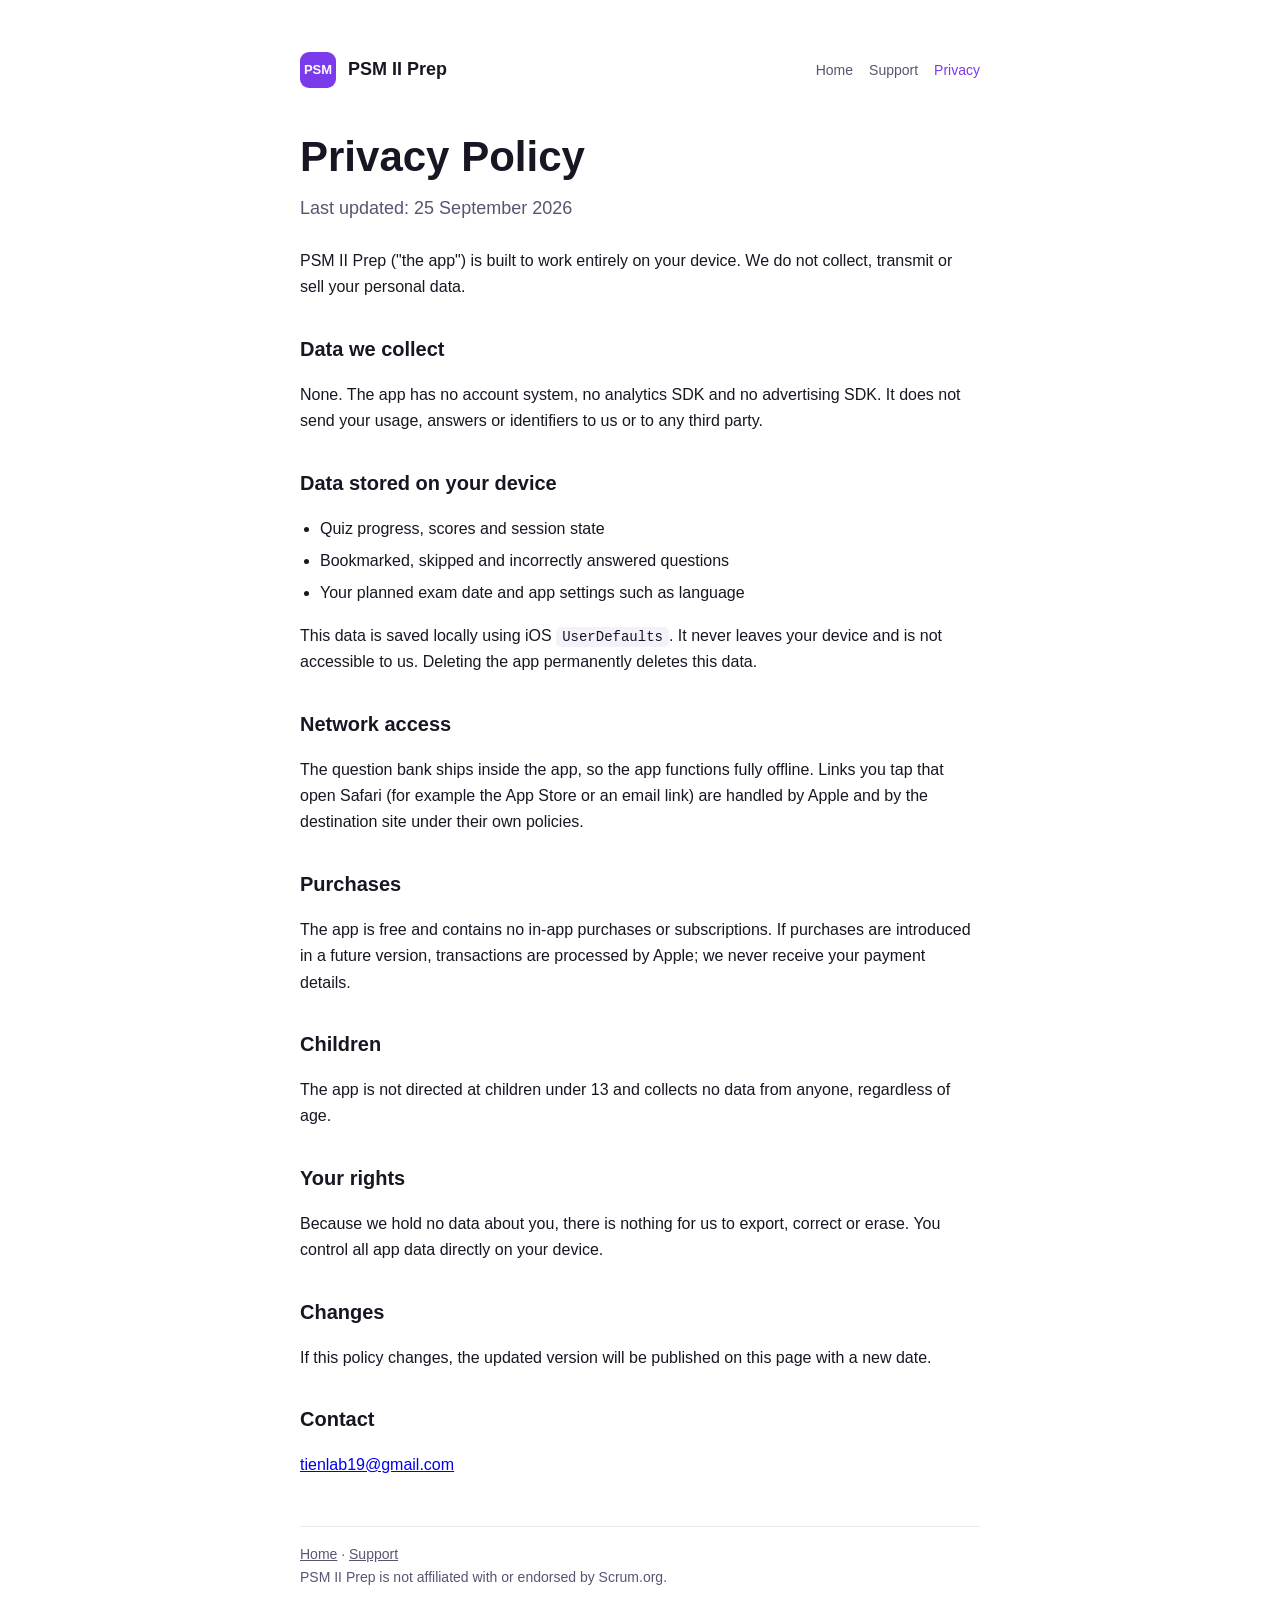
==== privacy.html @ cbecf3bd "Landing, support and privacy pages" ====
<!doctype html><html lang="en"><meta charset="utf-8">
<meta name="viewport" content="width=device-width,initial-scale=1">
<title>Privacy Policy — PSM II Prep</title>
<meta name="description" content="Privacy policy for the PSM II Prep iOS app.">
<link rel="stylesheet" href="style.css">
<div class="wrap">
<header><span class="logo">PSM</span><b>PSM II Prep</b>
<nav style="margin-left:auto"><a href="/">Home</a><a href="/support.html">Support</a><a href="/privacy.html" aria-current="page">Privacy</a></nav></header>

<h1>Privacy Policy</h1>
<p class="lead">Last updated: 25 September 2026</p>

<p>PSM II Prep ("the app") is built to work entirely on your device. We do not collect, transmit or sell your personal data.</p>

<h2>Data we collect</h2>
<p>None. The app has no account system, no analytics SDK and no advertising SDK. It does not send your usage, answers or identifiers to us or to any third party.</p>

<h2>Data stored on your device</h2>
<ul>
<li>Quiz progress, scores and session state</li>
<li>Bookmarked, skipped and incorrectly answered questions</li>
<li>Your planned exam date and app settings such as language</li>
</ul>
<p>This data is saved locally using iOS <code>UserDefaults</code>. It never leaves your device and is not accessible to us. Deleting the app permanently deletes this data.</p>

<h2>Network access</h2>
<p>The question bank ships inside the app, so the app functions fully offline. Links you tap that open Safari (for example the App Store or an email link) are handled by Apple and by the destination site under their own policies.</p>

<h2>Purchases</h2>
<p>The app is free and contains no in-app purchases or subscriptions. If purchases are introduced in a future version, transactions are processed by Apple; we never receive your payment details.</p>

<h2>Children</h2>
<p>The app is not directed at children under 13 and collects no data from anyone, regardless of age.</p>

<h2>Your rights</h2>
<p>Because we hold no data about you, there is nothing for us to export, correct or erase. You control all app data directly on your device.</p>

<h2>Changes</h2>
<p>If this policy changes, the updated version will be published on this page with a new date.</p>

<h2>Contact</h2>
<p><a href="mailto:tienlab19@gmail.com">tienlab19@gmail.com</a></p>

<footer><a href="/">Home</a> · <a href="/support.html">Support</a><br>PSM II Prep is not affiliated with or endorsed by Scrum.org.</footer>
</div></html>
---- style.css ----
:root { --p:#7C3AED; --t:#1a1523; --m:#5b5370; }
* { box-sizing:border-box }
body { margin:0; font:16px/1.65 -apple-system,BlinkMacSystemFont,"Segoe UI",Roboto,sans-serif; color:var(--t); background:#fff }
.wrap { max-width:720px; margin:0 auto; padding:32px 20px 80px }
header { display:flex; align-items:center; gap:12px; padding:20px 0 }
header b { font-size:18px }
nav a { color:var(--m); text-decoration:none; margin-left:16px; font-size:14px }
nav a:hover, nav a[aria-current] { color:var(--p) }
.logo { width:36px; height:36px; border-radius:9px; background:var(--p); color:#fff; display:grid; place-items:center; font-weight:700; font-size:13px }
h1 { font-size:clamp(28px,5vw,42px); line-height:1.2; margin:24px 0 12px }
h2 { font-size:20px; margin:32px 0 8px }
.lead { font-size:18px; color:var(--m); margin:0 0 24px }
.btn { display:inline-block; background:var(--p); color:#fff; text-decoration:none; padding:12px 22px; border-radius:10px; font-weight:600 }
ul { padding-left:20px } li { margin:6px 0 }
.grid { display:grid; gap:16px; grid-template-columns:repeat(auto-fit,minmax(200px,1fr)); margin:28px 0 }
.card { border:1px solid #eae7f0; border-radius:12px; padding:16px }
.card b { display:block; margin-bottom:4px }
footer { border-top:1px solid #eae7f0; margin-top:48px; padding-top:16px; color:var(--m); font-size:14px }
footer a { color:var(--m) }
code { background:#f4f1fa; padding:2px 6px; border-radius:5px; font-size:14px }
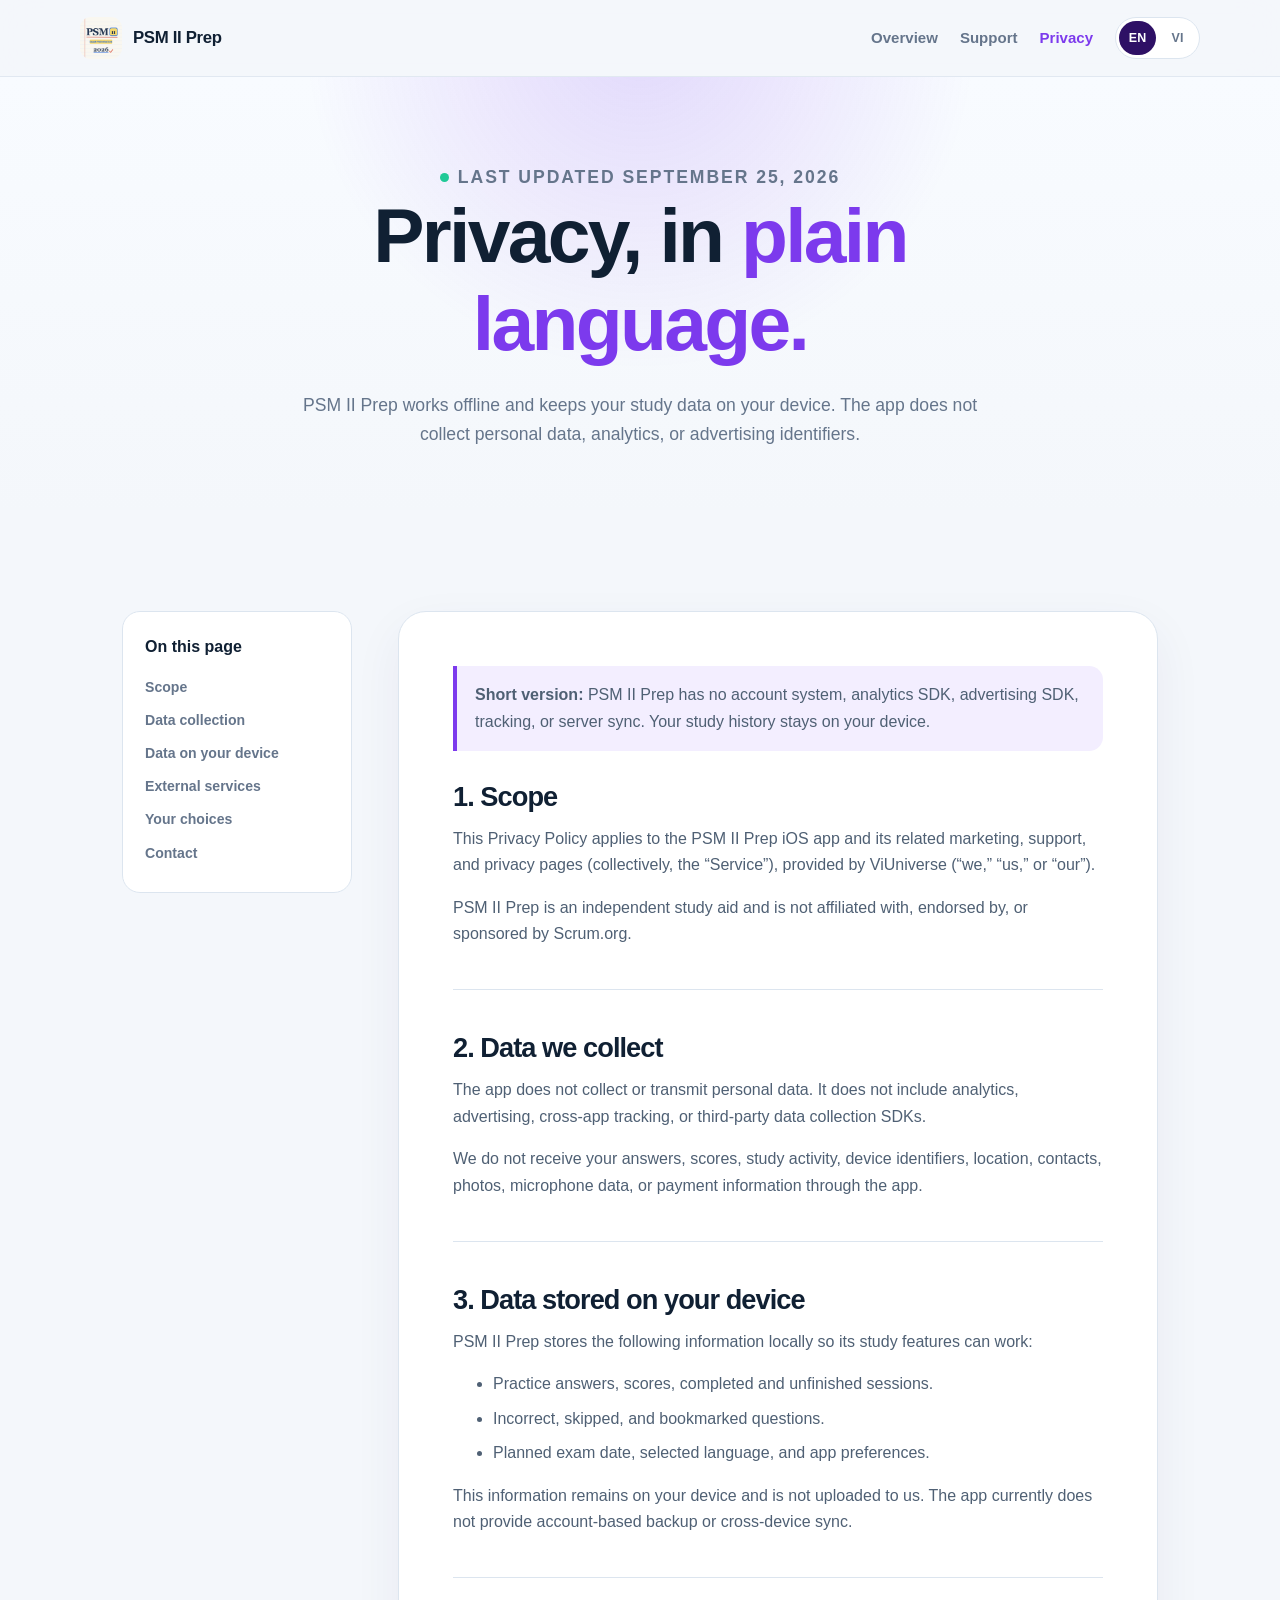
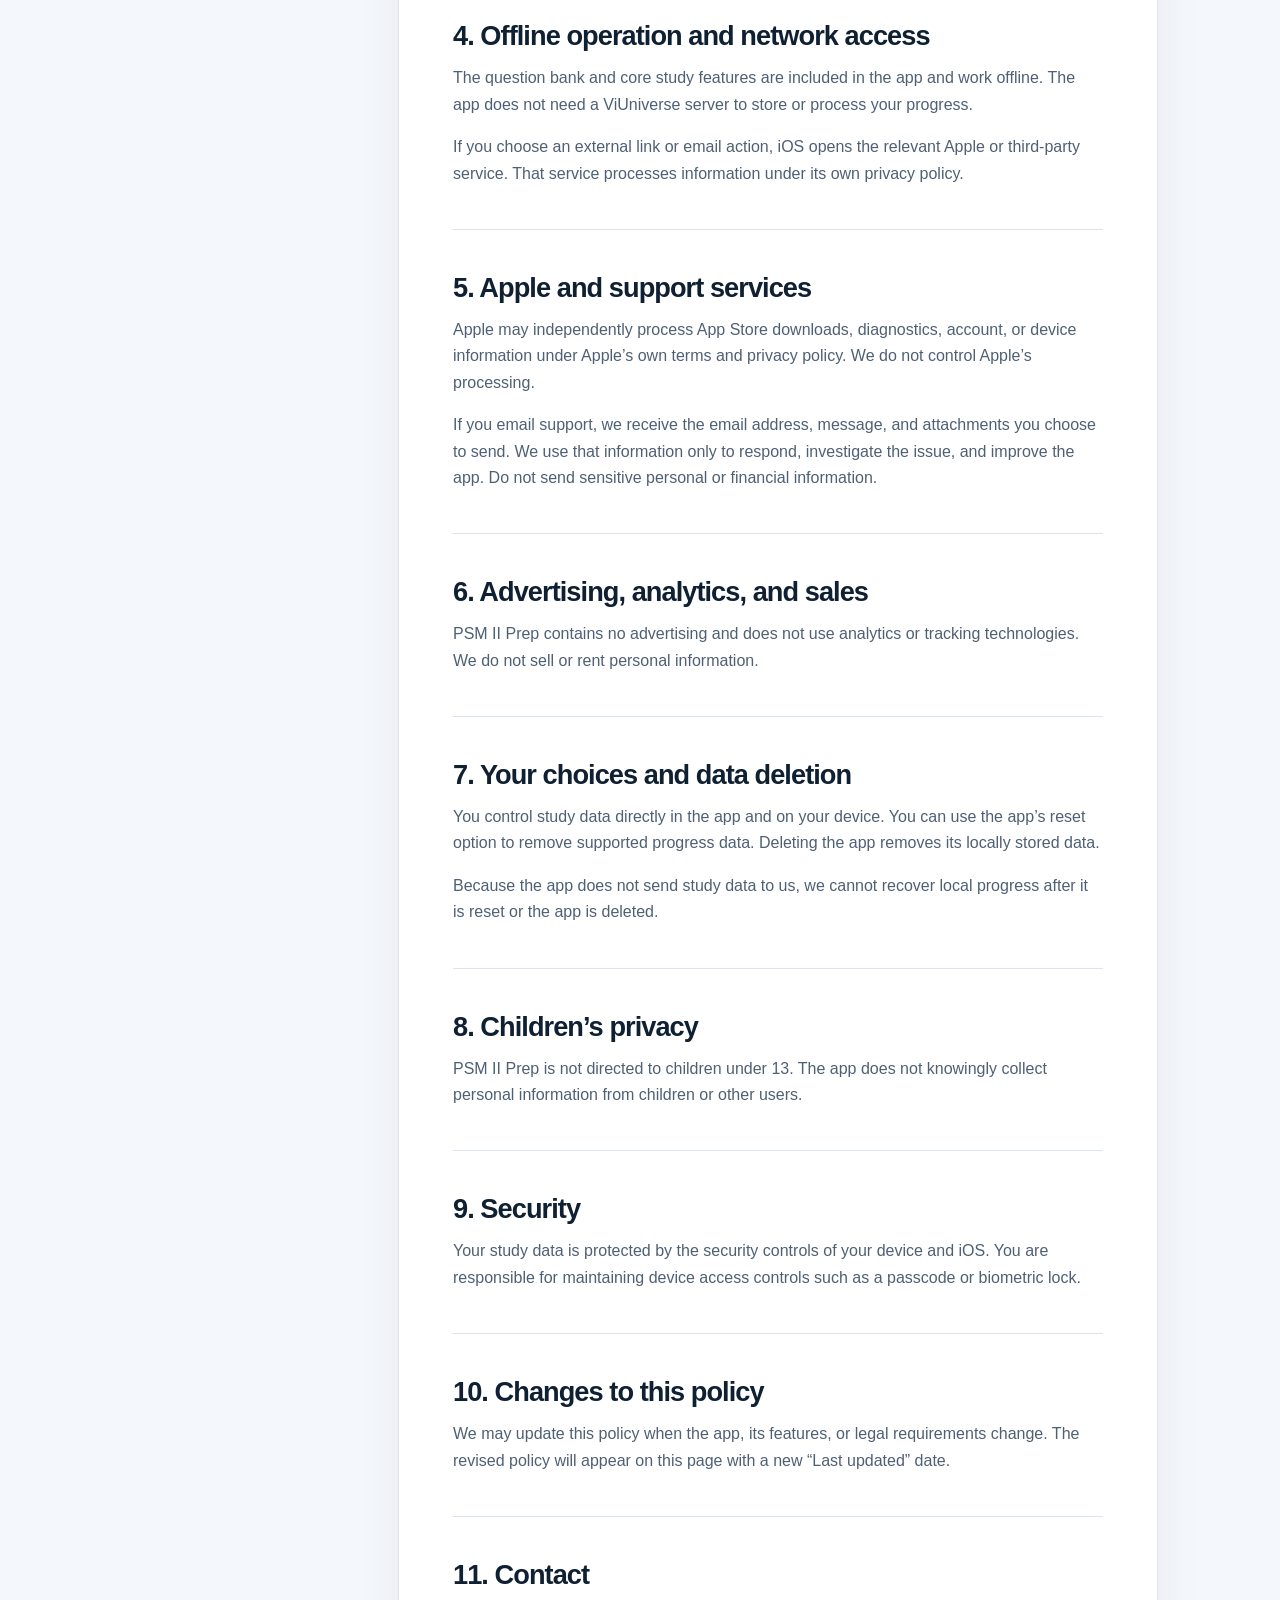
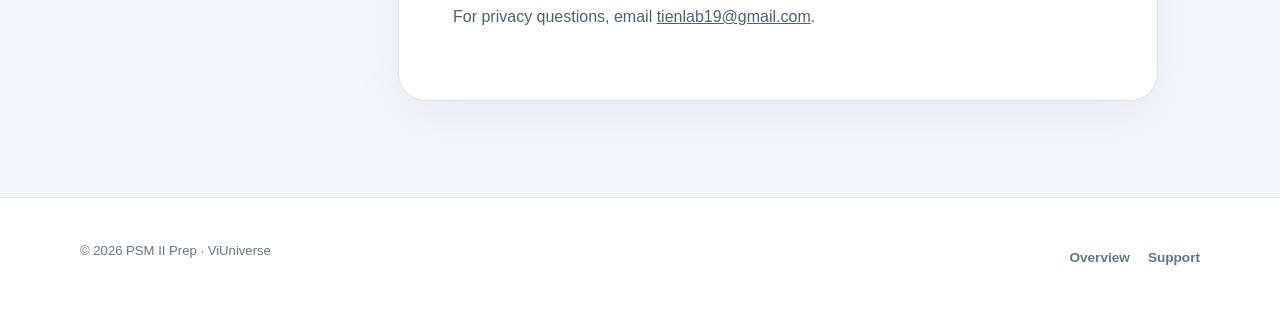
==== commit 421a062f: "Redesign PSM II Prep landing pages" ====
--- a/privacy.html
+++ b/privacy.html
@@ -1,45 +1,218 @@
-<!doctype html><html lang="en"><meta charset="utf-8">
-<meta name="viewport" content="width=device-width,initial-scale=1">
-<title>Privacy Policy — PSM II Prep</title>
-<meta name="description" content="Privacy policy for the PSM II Prep iOS app.">
-<link rel="stylesheet" href="style.css">
-<div class="wrap">
-<header><span class="logo">PSM</span><b>PSM II Prep</b>
-<nav style="margin-left:auto"><a href="/">Home</a><a href="/support.html">Support</a><a href="/privacy.html" aria-current="page">Privacy</a></nav></header>
-
-<h1>Privacy Policy</h1>
-<p class="lead">Last updated: 25 September 2026</p>
-
-<p>PSM II Prep ("the app") is built to work entirely on your device. We do not collect, transmit or sell your personal data.</p>
-
-<h2>Data we collect</h2>
-<p>None. The app has no account system, no analytics SDK and no advertising SDK. It does not send your usage, answers or identifiers to us or to any third party.</p>
-
-<h2>Data stored on your device</h2>
-<ul>
-<li>Quiz progress, scores and session state</li>
-<li>Bookmarked, skipped and incorrectly answered questions</li>
-<li>Your planned exam date and app settings such as language</li>
-</ul>
-<p>This data is saved locally using iOS <code>UserDefaults</code>. It never leaves your device and is not accessible to us. Deleting the app permanently deletes this data.</p>
-
-<h2>Network access</h2>
-<p>The question bank ships inside the app, so the app functions fully offline. Links you tap that open Safari (for example the App Store or an email link) are handled by Apple and by the destination site under their own policies.</p>
-
-<h2>Purchases</h2>
-<p>The app is free and contains no in-app purchases or subscriptions. If purchases are introduced in a future version, transactions are processed by Apple; we never receive your payment details.</p>
-
-<h2>Children</h2>
-<p>The app is not directed at children under 13 and collects no data from anyone, regardless of age.</p>
-
-<h2>Your rights</h2>
-<p>Because we hold no data about you, there is nothing for us to export, correct or erase. You control all app data directly on your device.</p>
-
-<h2>Changes</h2>
-<p>If this policy changes, the updated version will be published on this page with a new date.</p>
-
-<h2>Contact</h2>
-<p><a href="mailto:tienlab19@gmail.com">tienlab19@gmail.com</a></p>
-
-<footer><a href="/">Home</a> · <a href="/support.html">Support</a><br>PSM II Prep is not affiliated with or endorsed by Scrum.org.</footer>
-</div></html>
+<!doctype html>
+<html lang="en">
+<head>
+  <meta charset="utf-8">
+  <meta name="viewport" content="width=device-width, initial-scale=1">
+  <meta name="description" content="Privacy Policy for the PSM II Prep iOS app.">
+  <meta name="theme-color" content="#2e1065">
+  <title data-page-title-en="PSM II Prep Privacy Policy" data-page-title-vi="Chính sách quyền riêng tư PSM II Prep">PSM II Prep Privacy Policy</title>
+  <link rel="icon" href="assets/app-icon.png">
+  <link rel="canonical" href="https://tienlab19.github.io/psm2-site/privacy.html">
+  <link rel="stylesheet" href="assets/style.css?v=20260925">
+  <script src="assets/site.js" defer></script>
+</head>
+<body data-language="en">
+  <a class="skip-link" href="#main">Skip to content</a>
+  <header class="site-header">
+    <nav class="nav container" aria-label="Main navigation">
+      <a class="brand" href="index.html">
+        <img src="assets/app-icon.png" alt="" width="42" height="42">
+        <span>PSM II Prep</span>
+      </a>
+      <div class="nav-actions">
+        <div class="nav-links">
+          <a href="index.html"><span data-copy="en">Overview</span><span data-copy="vi">Tổng quan</span></a>
+          <a href="support.html"><span data-copy="en">Support</span><span data-copy="vi">Hỗ trợ</span></a>
+          <a href="privacy.html" aria-current="page"><span data-copy="en">Privacy</span><span data-copy="vi">Quyền riêng tư</span></a>
+        </div>
+        <div class="language-switcher" aria-label="Language">
+          <button type="button" data-language-button="en" aria-pressed="true">EN</button>
+          <button type="button" data-language-button="vi" aria-pressed="false">VI</button>
+        </div>
+      </div>
+    </nav>
+  </header>
+
+  <main id="main">
+    <section class="page-hero">
+      <div class="container">
+        <p class="eyebrow"><span data-copy="en">Last updated September 25, 2026</span><span data-copy="vi">Cập nhật lần cuối ngày 25 tháng 9 năm 2026</span></p>
+        <div data-copy="en">
+          <h1>Privacy, in <span>plain language.</span></h1>
+          <p>PSM II Prep works offline and keeps your study data on your device. The app does not collect personal data, analytics, or advertising identifiers.</p>
+        </div>
+        <div data-copy="vi">
+          <h1>Quyền riêng tư, <span>nói rõ ràng.</span></h1>
+          <p>PSM II Prep hoạt động ngoại tuyến và giữ dữ liệu học trên thiết bị. Ứng dụng không thu thập dữ liệu cá nhân, dữ liệu phân tích hay mã định danh quảng cáo.</p>
+        </div>
+      </div>
+    </section>
+
+    <section class="section">
+      <div class="legal-layout container">
+        <nav class="legal-toc" aria-label="Policy sections">
+          <strong><span data-copy="en">On this page</span><span data-copy="vi">Trong trang này</span></strong>
+          <a href="#scope" data-anchor-en="#scope" data-anchor-vi="#scope-vi"><span data-copy="en">Scope</span><span data-copy="vi">Phạm vi</span></a>
+          <a href="#collection" data-anchor-en="#collection" data-anchor-vi="#collection-vi"><span data-copy="en">Data collection</span><span data-copy="vi">Thu thập dữ liệu</span></a>
+          <a href="#local-data" data-anchor-en="#local-data" data-anchor-vi="#local-data-vi"><span data-copy="en">Data on your device</span><span data-copy="vi">Dữ liệu trên thiết bị</span></a>
+          <a href="#services" data-anchor-en="#services" data-anchor-vi="#services-vi"><span data-copy="en">External services</span><span data-copy="vi">Dịch vụ bên ngoài</span></a>
+          <a href="#choices" data-anchor-en="#choices" data-anchor-vi="#choices-vi"><span data-copy="en">Your choices</span><span data-copy="vi">Lựa chọn của bạn</span></a>
+          <a href="#contact" data-anchor-en="#contact" data-anchor-vi="#contact-vi"><span data-copy="en">Contact</span><span data-copy="vi">Liên hệ</span></a>
+        </nav>
+
+        <article class="legal-document">
+          <div data-copy="en">
+            <p class="notice"><strong>Short version:</strong> PSM II Prep has no account system, analytics SDK, advertising SDK, tracking, or server sync. Your study history stays on your device.</p>
+
+            <section id="scope">
+              <h2>1. Scope</h2>
+              <p>This Privacy Policy applies to the PSM II Prep iOS app and its related marketing, support, and privacy pages (collectively, the “Service”), provided by ViUniverse (“we,” “us,” or “our”).</p>
+              <p>PSM II Prep is an independent study aid and is not affiliated with, endorsed by, or sponsored by Scrum.org.</p>
+            </section>
+
+            <section id="collection">
+              <h2>2. Data we collect</h2>
+              <p>The app does not collect or transmit personal data. It does not include analytics, advertising, cross-app tracking, or third-party data collection SDKs.</p>
+              <p>We do not receive your answers, scores, study activity, device identifiers, location, contacts, photos, microphone data, or payment information through the app.</p>
+            </section>
+
+            <section id="local-data">
+              <h2>3. Data stored on your device</h2>
+              <p>PSM II Prep stores the following information locally so its study features can work:</p>
+              <ul>
+                <li>Practice answers, scores, completed and unfinished sessions.</li>
+                <li>Incorrect, skipped, and bookmarked questions.</li>
+                <li>Planned exam date, selected language, and app preferences.</li>
+              </ul>
+              <p>This information remains on your device and is not uploaded to us. The app currently does not provide account-based backup or cross-device sync.</p>
+            </section>
+
+            <section>
+              <h2>4. Offline operation and network access</h2>
+              <p>The question bank and core study features are included in the app and work offline. The app does not need a ViUniverse server to store or process your progress.</p>
+              <p>If you choose an external link or email action, iOS opens the relevant Apple or third-party service. That service processes information under its own privacy policy.</p>
+            </section>
+
+            <section id="services">
+              <h2>5. Apple and support services</h2>
+              <p>Apple may independently process App Store downloads, diagnostics, account, or device information under Apple’s own terms and privacy policy. We do not control Apple’s processing.</p>
+              <p>If you email support, we receive the email address, message, and attachments you choose to send. We use that information only to respond, investigate the issue, and improve the app. Do not send sensitive personal or financial information.</p>
+            </section>
+
+            <section>
+              <h2>6. Advertising, analytics, and sales</h2>
+              <p>PSM II Prep contains no advertising and does not use analytics or tracking technologies. We do not sell or rent personal information.</p>
+            </section>
+
+            <section id="choices">
+              <h2>7. Your choices and data deletion</h2>
+              <p>You control study data directly in the app and on your device. You can use the app’s reset option to remove supported progress data. Deleting the app removes its locally stored data.</p>
+              <p>Because the app does not send study data to us, we cannot recover local progress after it is reset or the app is deleted.</p>
+            </section>
+
+            <section>
+              <h2>8. Children’s privacy</h2>
+              <p>PSM II Prep is not directed to children under 13. The app does not knowingly collect personal information from children or other users.</p>
+            </section>
+
+            <section>
+              <h2>9. Security</h2>
+              <p>Your study data is protected by the security controls of your device and iOS. You are responsible for maintaining device access controls such as a passcode or biometric lock.</p>
+            </section>
+
+            <section>
+              <h2>10. Changes to this policy</h2>
+              <p>We may update this policy when the app, its features, or legal requirements change. The revised policy will appear on this page with a new “Last updated” date.</p>
+            </section>
+
+            <section id="contact">
+              <h2>11. Contact</h2>
+              <p>For privacy questions, email <a href="mailto:tienlab19@gmail.com?subject=PSM%20II%20Prep%20Privacy">tienlab19@gmail.com</a>.</p>
+            </section>
+          </div>
+
+          <div data-copy="vi">
+            <p class="notice"><strong>Tóm tắt:</strong> PSM II Prep không có hệ thống tài khoản, SDK phân tích, SDK quảng cáo, theo dõi hay đồng bộ máy chủ. Lịch sử học ở lại trên thiết bị của bạn.</p>
+
+            <section id="scope-vi">
+              <h2>1. Phạm vi</h2>
+              <p>Chính sách quyền riêng tư này áp dụng cho ứng dụng iOS PSM II Prep và các trang marketing, hỗ trợ, quyền riêng tư liên quan (gọi chung là “Dịch vụ”), do ViUniverse (“chúng tôi”) cung cấp.</p>
+              <p>PSM II Prep là công cụ học tập độc lập, không liên kết, không được chứng thực hoặc tài trợ bởi Scrum.org.</p>
+            </section>
+
+            <section id="collection-vi">
+              <h2>2. Dữ liệu chúng tôi thu thập</h2>
+              <p>Ứng dụng không thu thập hoặc truyền dữ liệu cá nhân. Ứng dụng không chứa công cụ phân tích, quảng cáo, theo dõi chéo ứng dụng hay SDK thu thập dữ liệu của bên thứ ba.</p>
+              <p>Chúng tôi không nhận đáp án, điểm số, hoạt động học, mã định danh thiết bị, vị trí, danh bạ, ảnh, dữ liệu microphone hay thông tin thanh toán của bạn thông qua ứng dụng.</p>
+            </section>
+
+            <section id="local-data-vi">
+              <h2>3. Dữ liệu lưu trên thiết bị</h2>
+              <p>PSM II Prep lưu cục bộ các thông tin sau để các tính năng học hoạt động:</p>
+              <ul>
+                <li>Đáp án luyện tập, điểm số, phiên đã hoàn thành và chưa hoàn thành.</li>
+                <li>Câu sai, câu bỏ qua và câu đã đánh dấu.</li>
+                <li>Ngày thi dự kiến, ngôn ngữ đã chọn và tùy chọn ứng dụng.</li>
+              </ul>
+              <p>Thông tin này ở lại trên thiết bị và không được tải lên cho chúng tôi. Ứng dụng hiện không có sao lưu theo tài khoản hoặc đồng bộ giữa các thiết bị.</p>
+            </section>
+
+            <section>
+              <h2>4. Hoạt động ngoại tuyến và truy cập mạng</h2>
+              <p>Ngân hàng câu hỏi và tính năng học cốt lõi có sẵn trong ứng dụng và hoạt động ngoại tuyến. Ứng dụng không cần máy chủ ViUniverse để lưu hoặc xử lý tiến độ.</p>
+              <p>Nếu bạn chọn liên kết ngoài hoặc gửi email, iOS sẽ mở dịch vụ Apple hoặc dịch vụ bên thứ ba tương ứng. Dịch vụ đó xử lý thông tin theo chính sách quyền riêng tư riêng.</p>
+            </section>
+
+            <section id="services-vi">
+              <h2>5. Dịch vụ Apple và hỗ trợ</h2>
+              <p>Apple có thể tự xử lý thông tin tải xuống App Store, chẩn đoán, tài khoản hoặc thiết bị theo điều khoản và chính sách quyền riêng tư của Apple. Chúng tôi không kiểm soát hoạt động xử lý của Apple.</p>
+              <p>Nếu bạn gửi email hỗ trợ, chúng tôi nhận địa chỉ email, nội dung và tệp đính kèm do bạn chọn gửi. Chúng tôi chỉ dùng thông tin đó để phản hồi, điều tra vấn đề và cải thiện ứng dụng. Không gửi thông tin cá nhân nhạy cảm hoặc thông tin tài chính.</p>
+            </section>
+
+            <section>
+              <h2>6. Quảng cáo, phân tích và bán dữ liệu</h2>
+              <p>PSM II Prep không chứa quảng cáo và không dùng công nghệ phân tích hay theo dõi. Chúng tôi không bán hoặc cho thuê thông tin cá nhân.</p>
+            </section>
+
+            <section id="choices-vi">
+              <h2>7. Lựa chọn và xóa dữ liệu</h2>
+              <p>Bạn kiểm soát dữ liệu học trực tiếp trong ứng dụng và trên thiết bị. Bạn có thể dùng tùy chọn đặt lại của ứng dụng để xóa dữ liệu tiến độ được hỗ trợ. Xóa ứng dụng sẽ xóa dữ liệu cục bộ của ứng dụng.</p>
+              <p>Vì ứng dụng không gửi dữ liệu học cho chúng tôi, chúng tôi không thể khôi phục tiến độ cục bộ sau khi đặt lại hoặc xóa ứng dụng.</p>
+            </section>
+
+            <section>
+              <h2>8. Quyền riêng tư của trẻ em</h2>
+              <p>PSM II Prep không hướng đến trẻ em dưới 13 tuổi. Ứng dụng không cố ý thu thập thông tin cá nhân từ trẻ em hoặc người dùng khác.</p>
+            </section>
+
+            <section>
+              <h2>9. Bảo mật</h2>
+              <p>Dữ liệu học được bảo vệ bằng các cơ chế bảo mật của thiết bị và iOS. Bạn chịu trách nhiệm duy trì kiểm soát truy cập thiết bị như mật mã hoặc khóa sinh trắc học.</p>
+            </section>
+
+            <section>
+              <h2>10. Thay đổi chính sách</h2>
+              <p>Chúng tôi có thể cập nhật chính sách khi ứng dụng, tính năng hoặc yêu cầu pháp lý thay đổi. Chính sách sửa đổi sẽ xuất hiện trên trang này với ngày “Cập nhật lần cuối” mới.</p>
+            </section>
+
+            <section id="contact-vi">
+              <h2>11. Liên hệ</h2>
+              <p>Để hỏi về quyền riêng tư, email <a href="mailto:tienlab19@gmail.com?subject=PSM%20II%20Prep%20Privacy">tienlab19@gmail.com</a>.</p>
+            </section>
+          </div>
+        </article>
+      </div>
+    </section>
+  </main>
+
+  <footer class="site-footer">
+    <div class="footer-grid container">
+      <p class="footer-copy">© 2026 PSM II Prep · ViUniverse</p>
+      <div class="footer-links">
+        <a href="index.html"><span data-copy="en">Overview</span><span data-copy="vi">Tổng quan</span></a>
+        <a href="support.html"><span data-copy="en">Support</span><span data-copy="vi">Hỗ trợ</span></a>
+      </div>
+    </div>
+  </footer>
+</body>
+</html>
--- a/assets/style.css
+++ b/assets/style.css
@@ -0,0 +1,805 @@
+:root {
+  color-scheme: light;
+  --navy: #2e1065;
+  --navy-soft: #4c1d95;
+  --blue: #7c3aed;
+  --blue-dark: #6d28d9;
+  --blue-pale: #f3eeff;
+  --mint: #20c997;
+  --ink: #102033;
+  --muted: #65758b;
+  --line: #dce5ef;
+  --surface: #ffffff;
+  --canvas: #f4f7fb;
+  --shadow: 0 24px 70px rgba(46, 16, 101, 0.13);
+  --radius: 24px;
+}
+
+* {
+  box-sizing: border-box;
+}
+
+html {
+  scroll-behavior: smooth;
+}
+
+body {
+  margin: 0;
+  color: var(--ink);
+  background: var(--canvas);
+  font-family: -apple-system, BlinkMacSystemFont, "Segoe UI", sans-serif;
+  line-height: 1.65;
+  -webkit-font-smoothing: antialiased;
+}
+
+body[data-language="en"] [data-copy="vi"],
+body[data-language="vi"] [data-copy="en"] {
+  display: none !important;
+}
+
+a {
+  color: inherit;
+}
+
+img {
+  display: block;
+  max-width: 100%;
+  height: auto;
+}
+
+.skip-link {
+  position: fixed;
+  top: 12px;
+  left: 12px;
+  z-index: 100;
+  padding: 10px 14px;
+  border-radius: 10px;
+  color: #fff;
+  background: var(--navy);
+  transform: translateY(-160%);
+}
+
+.skip-link:focus {
+  transform: translateY(0);
+}
+
+.container {
+  width: min(1120px, calc(100% - 40px));
+  margin-inline: auto;
+}
+
+.site-header {
+  position: sticky;
+  top: 0;
+  z-index: 20;
+  border-bottom: 1px solid rgba(220, 229, 239, 0.8);
+  background: rgba(244, 247, 251, 0.9);
+  backdrop-filter: blur(18px);
+}
+
+.nav {
+  display: flex;
+  min-height: 76px;
+  align-items: center;
+  justify-content: space-between;
+  gap: 24px;
+}
+
+.brand {
+  display: inline-flex;
+  align-items: center;
+  gap: 11px;
+  color: var(--ink);
+  font-size: 1.05rem;
+  font-weight: 800;
+  text-decoration: none;
+  letter-spacing: -0.02em;
+}
+
+.brand img {
+  width: 42px;
+  height: 42px;
+  border-radius: 11px;
+}
+
+.nav-actions,
+.nav-links,
+.language-switcher {
+  display: flex;
+  align-items: center;
+}
+
+.nav-actions {
+  gap: 22px;
+}
+
+.nav-links {
+  gap: 22px;
+}
+
+.nav-links a {
+  color: var(--muted);
+  font-size: 0.94rem;
+  font-weight: 700;
+  text-decoration: none;
+}
+
+.nav-links a:hover,
+.nav-links a[aria-current="page"] {
+  color: var(--blue);
+}
+
+.language-switcher {
+  gap: 3px;
+  padding: 3px;
+  border: 1px solid var(--line);
+  border-radius: 999px;
+  background: var(--surface);
+}
+
+.language-switcher button {
+  min-width: 37px;
+  border: 0;
+  border-radius: 999px;
+  padding: 7px 9px;
+  color: var(--muted);
+  background: transparent;
+  cursor: pointer;
+  font: inherit;
+  font-size: 0.78rem;
+  font-weight: 800;
+}
+
+.language-switcher button.is-active {
+  color: #fff;
+  background: var(--navy);
+}
+
+.hero {
+  position: relative;
+  overflow: hidden;
+  padding: 88px 0 98px;
+  background:
+    radial-gradient(circle at 82% 20%, rgba(124, 58, 237, 0.22), transparent 27%),
+    radial-gradient(circle at 16% 90%, rgba(32, 201, 151, 0.16), transparent 24%),
+    linear-gradient(145deg, #f8fbff 0%, #eef3fb 100%);
+}
+
+.hero-grid {
+  display: grid;
+  grid-template-columns: 1.02fr 0.98fr;
+  align-items: center;
+  gap: 70px;
+}
+
+.eyebrow {
+  display: inline-flex;
+  align-items: center;
+  gap: 9px;
+  margin: 0 0 18px;
+  color: var(--blue-dark);
+  font-size: 0.8rem;
+  font-weight: 850;
+  letter-spacing: 0.11em;
+  text-transform: uppercase;
+}
+
+.eyebrow::before {
+  width: 9px;
+  height: 9px;
+  border-radius: 50%;
+  background: var(--mint);
+  content: "";
+}
+
+h1,
+h2,
+h3,
+p {
+  margin-top: 0;
+}
+
+h1,
+h2,
+h3 {
+  line-height: 1.14;
+  letter-spacing: -0.035em;
+}
+
+h1 {
+  max-width: 760px;
+  margin-bottom: 24px;
+  font-size: clamp(3rem, 6vw, 5.7rem);
+}
+
+.hero h1 span,
+.page-hero h1 span {
+  color: var(--blue);
+}
+
+.hero-copy {
+  max-width: 625px;
+  margin-bottom: 32px;
+  color: var(--muted);
+  font-size: 1.14rem;
+}
+
+.button-row {
+  display: flex;
+  flex-wrap: wrap;
+  gap: 12px;
+}
+
+.button {
+  display: inline-flex;
+  min-height: 52px;
+  align-items: center;
+  justify-content: center;
+  gap: 9px;
+  border: 1px solid transparent;
+  border-radius: 15px;
+  padding: 13px 20px;
+  font-weight: 800;
+  text-decoration: none;
+  transition: 160ms ease;
+}
+
+.button:hover {
+  transform: translateY(-2px);
+}
+
+.button-primary {
+  color: #fff;
+  background: var(--blue);
+  box-shadow: 0 14px 32px rgba(124, 58, 237, 0.26);
+}
+
+.button-primary:hover {
+  background: var(--blue-dark);
+}
+
+.button-secondary {
+  border-color: var(--line);
+  background: rgba(255, 255, 255, 0.78);
+}
+
+.hero-note {
+  margin: 20px 0 0;
+  color: var(--muted);
+  font-size: 0.86rem;
+}
+
+.phone-stage {
+  display: grid;
+  grid-template-columns: repeat(2, minmax(0, 1fr));
+  align-items: start;
+  gap: 18px;
+  width: min(378px, 100%);
+  margin-inline: auto;
+}
+
+.phone {
+  width: 100%;
+  overflow: hidden;
+  border: 4px solid #0b1725;
+  border-radius: 26px;
+  background: #0b1725;
+  box-shadow: var(--shadow);
+}
+
+.phone img {
+  width: 100%;
+  border-radius: 22px;
+}
+
+.phone-primary {
+  transform: rotate(3deg);
+}
+
+.phone-secondary {
+  margin-top: 32px;
+  transform: rotate(-5deg);
+}
+
+.stat-card {
+  grid-column: 1 / -1;
+  justify-self: center;
+  text-align: center;
+  border: 1px solid rgba(255, 255, 255, 0.75);
+  border-radius: 20px;
+  padding: 12px 14px;
+  background: rgba(255, 255, 255, 0.88);
+  box-shadow: 0 18px 50px rgba(46, 16, 101, 0.18);
+  backdrop-filter: blur(16px);
+}
+
+.stat-card strong {
+  display: block;
+  color: var(--mint);
+  font-size: 1.4rem;
+  line-height: 1;
+}
+
+.stat-card span {
+  color: var(--muted);
+  font-size: 0.72rem;
+  font-weight: 700;
+}
+
+.section {
+  padding: 96px 0;
+}
+
+.section-white {
+  background: var(--surface);
+}
+
+.section-dark {
+  color: #fff;
+  background: var(--navy);
+}
+
+.section-heading {
+  max-width: 690px;
+  margin-bottom: 42px;
+}
+
+.section-heading h2 {
+  margin-bottom: 14px;
+  font-size: clamp(2.2rem, 4vw, 3.5rem);
+}
+
+.section-heading p {
+  color: var(--muted);
+  font-size: 1.06rem;
+}
+
+.section-dark .section-heading p {
+  color: #aebfd1;
+}
+
+.feature-grid {
+  display: grid;
+  grid-template-columns: repeat(3, 1fr);
+  gap: 18px;
+}
+
+.feature-card,
+.info-card,
+.contact-card {
+  border: 1px solid var(--line);
+  border-radius: var(--radius);
+  background: var(--surface);
+  box-shadow: 0 14px 40px rgba(46, 16, 101, 0.06);
+}
+
+.feature-card {
+  padding: 30px;
+}
+
+.feature-card .icon {
+  display: grid;
+  width: 48px;
+  height: 48px;
+  margin-bottom: 22px;
+  place-items: center;
+  border-radius: 14px;
+  color: var(--blue);
+  background: var(--blue-pale);
+  font-size: 1.2rem;
+  font-weight: 900;
+}
+
+.feature-card h3 {
+  margin-bottom: 10px;
+  font-size: 1.25rem;
+}
+
+.feature-card p,
+.info-card p,
+.contact-card p {
+  margin-bottom: 0;
+  color: var(--muted);
+}
+
+.screenshots {
+  display: grid;
+  grid-template-columns: repeat(3, minmax(0, 1fr));
+  align-items: end;
+  gap: 24px;
+  max-width: 588px;
+  margin-inline: auto;
+}
+
+.screenshot-card {
+  overflow: hidden;
+  border: 3px solid rgba(255, 255, 255, 0.12);
+  border-radius: 20px;
+  background: #0b1725;
+  box-shadow: 0 30px 70px rgba(0, 0, 0, 0.28);
+}
+
+.screenshot-card img {
+  width: 100%;
+}
+
+.screenshot-card:nth-child(2) {
+  transform: translateY(-22px);
+}
+
+.cta-panel {
+  display: grid;
+  grid-template-columns: 1fr auto;
+  align-items: center;
+  gap: 34px;
+  border-radius: 32px;
+  padding: 48px;
+  color: #fff;
+  background: linear-gradient(135deg, var(--blue), #6a50e7);
+  box-shadow: 0 24px 60px rgba(124, 58, 237, 0.28);
+}
+
+.cta-panel h2 {
+  margin-bottom: 9px;
+  font-size: clamp(2rem, 4vw, 3.1rem);
+}
+
+.cta-panel p {
+  max-width: 690px;
+  margin-bottom: 0;
+  color: rgba(255, 255, 255, 0.78);
+}
+
+.cta-panel .button {
+  color: var(--ink);
+  background: #fff;
+}
+
+.page-hero {
+  padding: 86px 0 66px;
+  text-align: center;
+  background:
+    radial-gradient(circle at 50% -10%, rgba(124, 58, 237, 0.18), transparent 42%),
+    linear-gradient(180deg, #f8fbff, var(--canvas));
+}
+
+.page-hero .eyebrow {
+  justify-content: center;
+}
+
+.page-hero h1 {
+  margin-inline: auto;
+  font-size: clamp(2.8rem, 6vw, 5rem);
+}
+
+.page-hero p {
+  max-width: 720px;
+  margin: 0 auto;
+  color: var(--muted);
+  font-size: 1.1rem;
+}
+
+.support-grid {
+  display: grid;
+  grid-template-columns: 0.72fr 1.28fr;
+  gap: 28px;
+  align-items: start;
+}
+
+.contact-card,
+.info-card {
+  padding: 30px;
+}
+
+.contact-card {
+  position: sticky;
+  top: 104px;
+}
+
+.contact-card img {
+  width: 72px;
+  height: 72px;
+  margin-bottom: 22px;
+  border-radius: 18px;
+}
+
+.contact-card h2,
+.info-card h2 {
+  margin-bottom: 12px;
+  font-size: 1.65rem;
+}
+
+.contact-card .button {
+  width: 100%;
+  margin-top: 22px;
+}
+
+.faq-list {
+  display: grid;
+  gap: 12px;
+}
+
+.faq-list details {
+  border: 1px solid var(--line);
+  border-radius: 18px;
+  background: var(--surface);
+  box-shadow: 0 9px 30px rgba(46, 16, 101, 0.05);
+}
+
+.faq-list summary {
+  position: relative;
+  padding: 23px 56px 23px 24px;
+  cursor: pointer;
+  font-weight: 800;
+  list-style: none;
+}
+
+.faq-list summary::-webkit-details-marker {
+  display: none;
+}
+
+.faq-list summary::after {
+  position: absolute;
+  top: 19px;
+  right: 22px;
+  color: var(--blue);
+  content: "+";
+  font-size: 1.5rem;
+  line-height: 1;
+}
+
+.faq-list details[open] summary::after {
+  content: "−";
+}
+
+.faq-answer {
+  padding: 0 24px 23px;
+  color: var(--muted);
+}
+
+.faq-answer p:last-child,
+.faq-answer ul:last-child {
+  margin-bottom: 0;
+}
+
+.legal-layout {
+  display: grid;
+  grid-template-columns: 230px minmax(0, 760px);
+  justify-content: center;
+  gap: 46px;
+  align-items: start;
+}
+
+.legal-toc {
+  position: sticky;
+  top: 104px;
+  padding: 22px;
+  border: 1px solid var(--line);
+  border-radius: 18px;
+  background: var(--surface);
+}
+
+.legal-toc strong {
+  display: block;
+  margin-bottom: 10px;
+}
+
+.legal-toc a {
+  display: block;
+  padding: 5px 0;
+  color: var(--muted);
+  font-size: 0.88rem;
+  font-weight: 650;
+  text-decoration: none;
+}
+
+.legal-toc a:hover {
+  color: var(--blue);
+}
+
+.legal-document {
+  border: 1px solid var(--line);
+  border-radius: 28px;
+  padding: clamp(28px, 5vw, 54px);
+  background: var(--surface);
+  box-shadow: 0 18px 50px rgba(46, 16, 101, 0.06);
+}
+
+.legal-document section + section {
+  margin-top: 42px;
+  padding-top: 42px;
+  border-top: 1px solid var(--line);
+}
+
+.legal-document h2 {
+  margin-bottom: 14px;
+  font-size: 1.7rem;
+}
+
+.legal-document h3 {
+  margin: 25px 0 8px;
+  font-size: 1.08rem;
+}
+
+.legal-document p,
+.legal-document li {
+  color: #4f6074;
+}
+
+.legal-document li + li {
+  margin-top: 8px;
+}
+
+.notice {
+  margin: 0 0 30px;
+  border-left: 4px solid var(--blue);
+  border-radius: 0 14px 14px 0;
+  padding: 16px 18px;
+  color: var(--navy);
+  background: var(--blue-pale);
+}
+
+.site-footer {
+  padding: 42px 0;
+  border-top: 1px solid var(--line);
+  background: var(--surface);
+}
+
+.footer-grid {
+  display: flex;
+  align-items: center;
+  justify-content: space-between;
+  gap: 28px;
+}
+
+.footer-copy {
+  max-width: 650px;
+  color: var(--muted);
+  font-size: 0.82rem;
+}
+
+.footer-links {
+  display: flex;
+  flex-wrap: wrap;
+  gap: 18px;
+}
+
+.footer-links a {
+  color: var(--muted);
+  font-size: 0.85rem;
+  font-weight: 700;
+  text-decoration: none;
+}
+
+.footer-links a:hover {
+  color: var(--blue);
+}
+
+@media (max-width: 900px) {
+  .nav-links {
+    display: none;
+  }
+
+  .hero-grid,
+  .support-grid,
+  .legal-layout {
+    grid-template-columns: 1fr;
+  }
+
+  .hero {
+    padding-top: 64px;
+  }
+
+  .feature-grid {
+    grid-template-columns: repeat(2, 1fr);
+  }
+
+  .contact-card,
+  .legal-toc {
+    position: static;
+  }
+
+  .legal-toc {
+    display: none;
+  }
+}
+
+@media (max-width: 680px) {
+  .container {
+    width: min(100% - 28px, 1120px);
+  }
+
+  .site-header .nav {
+    min-height: 68px;
+  }
+
+  .brand span {
+    display: none;
+  }
+
+  .nav-actions {
+    gap: 10px;
+  }
+
+  .hero,
+  .section {
+    padding: 70px 0;
+  }
+
+  .hero-grid {
+    gap: 45px;
+  }
+
+  h1 {
+    font-size: clamp(2.75rem, 14vw, 4.4rem);
+  }
+
+  .phone-stage {
+    width: min(320px, 100% - 24px);
+  }
+
+  .phone {
+    border-width: 3px;
+    border-radius: 20px;
+  }
+
+  .phone img {
+    border-radius: 16px;
+  }
+
+  .feature-grid {
+    grid-template-columns: 1fr;
+  }
+
+  .screenshots {
+    grid-template-columns: none;
+    grid-auto-flow: column;
+    grid-auto-columns: 180px;
+    gap: 16px;
+    overflow-x: auto;
+    padding: 8px 8px 24px;
+    scroll-snap-type: x proximity;
+  }
+
+  .screenshot-card {
+    scroll-snap-align: center;
+  }
+
+  .screenshot-card:nth-child(2) {
+    transform: none;
+  }
+
+  .cta-panel {
+    grid-template-columns: 1fr;
+    padding: 32px 25px;
+  }
+
+  .cta-panel .button {
+    width: 100%;
+  }
+
+  .page-hero {
+    padding: 62px 0 45px;
+  }
+
+  .legal-document {
+    border-radius: 22px;
+  }
+
+  .footer-grid {
+    align-items: flex-start;
+    flex-direction: column;
+  }
+}
+
+@media (prefers-reduced-motion: reduce) {
+  html {
+    scroll-behavior: auto;
+  }
+
+  *,
+  *::before,
+  *::after {
+    transition-duration: 0.01ms !important;
+  }
+}
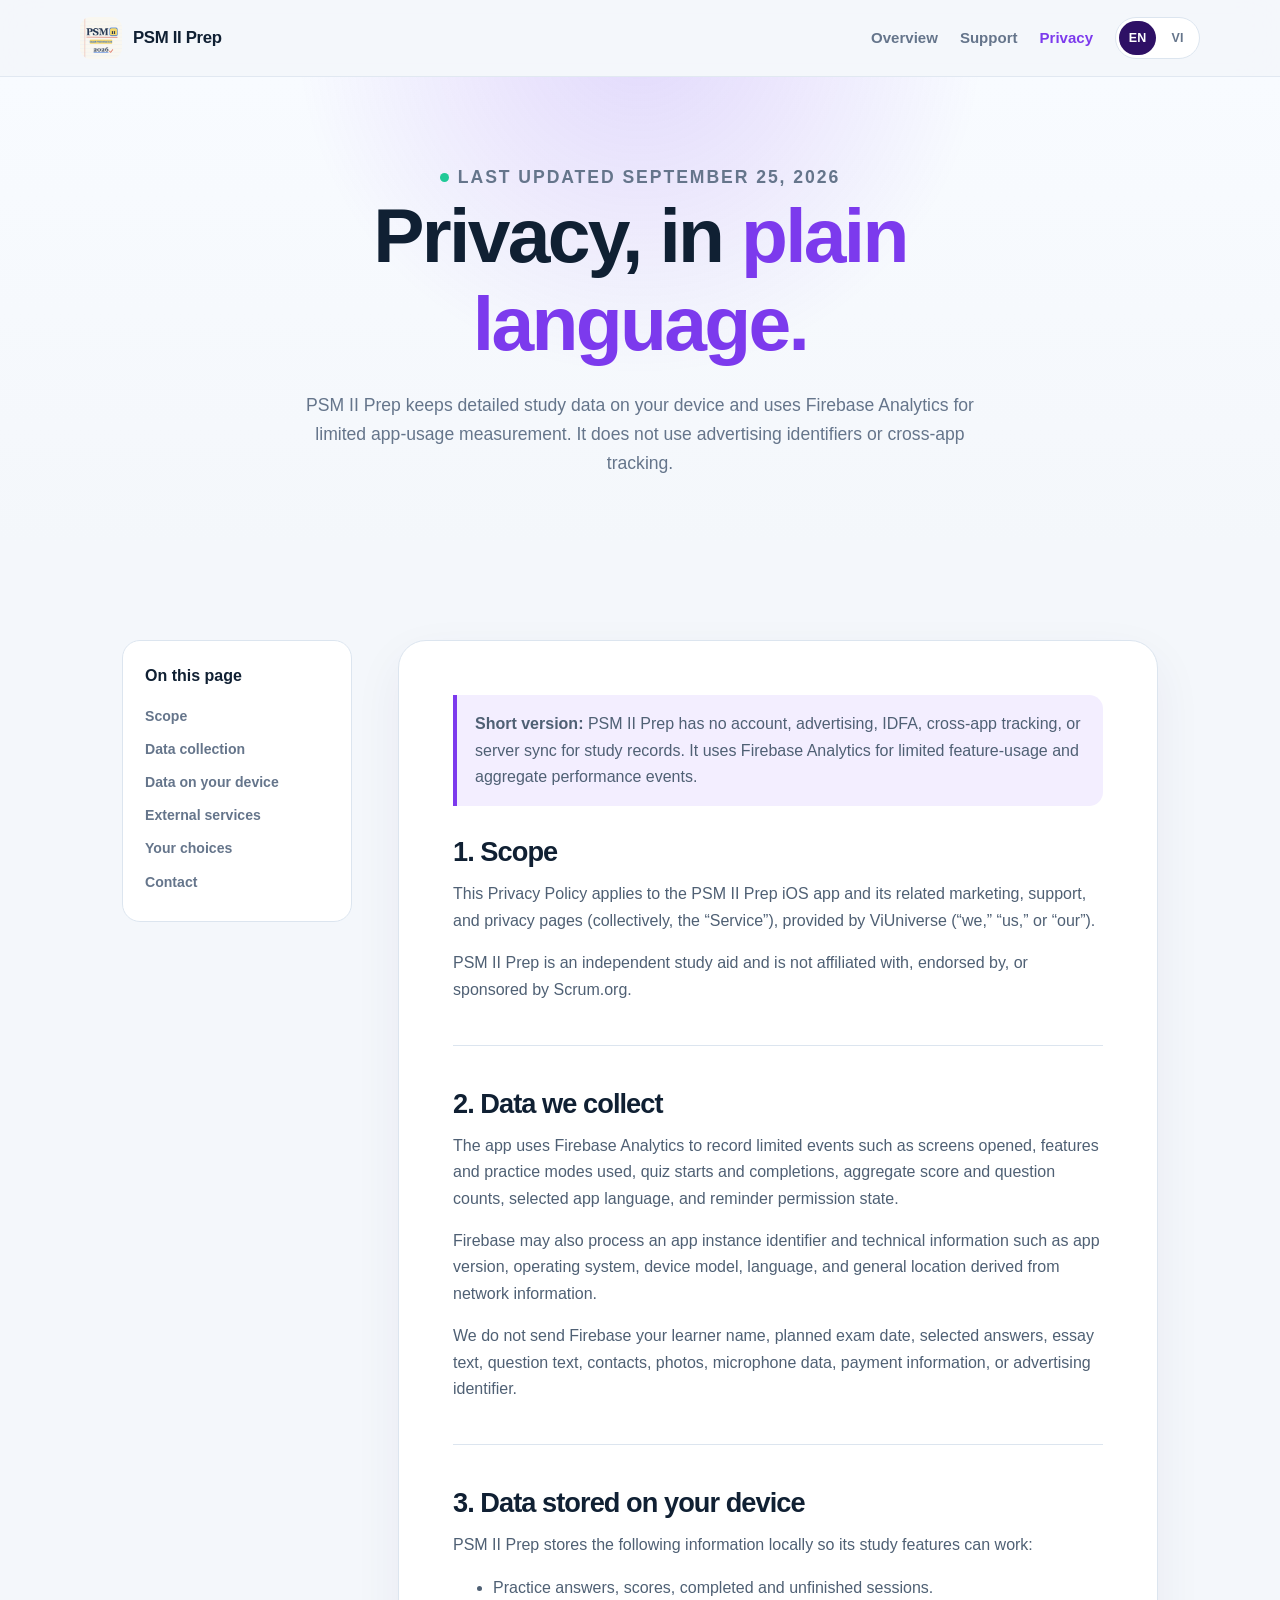
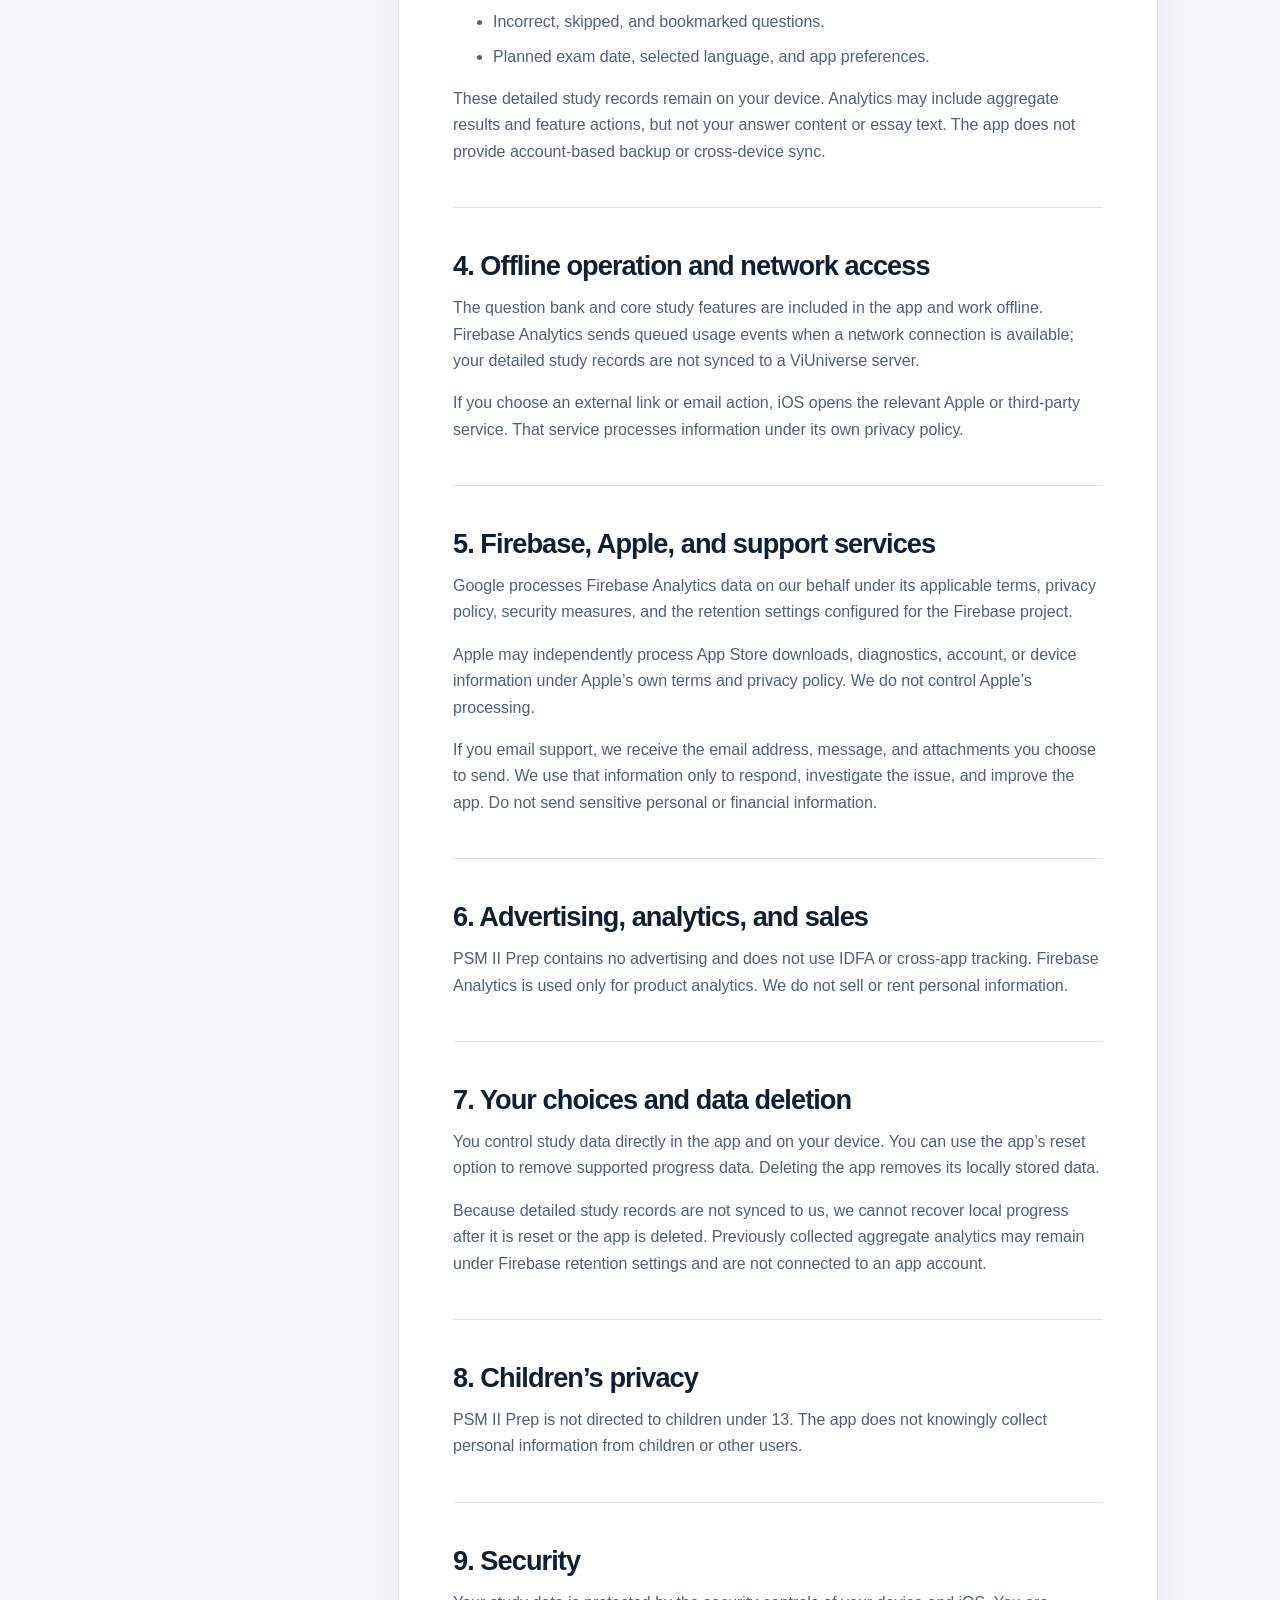
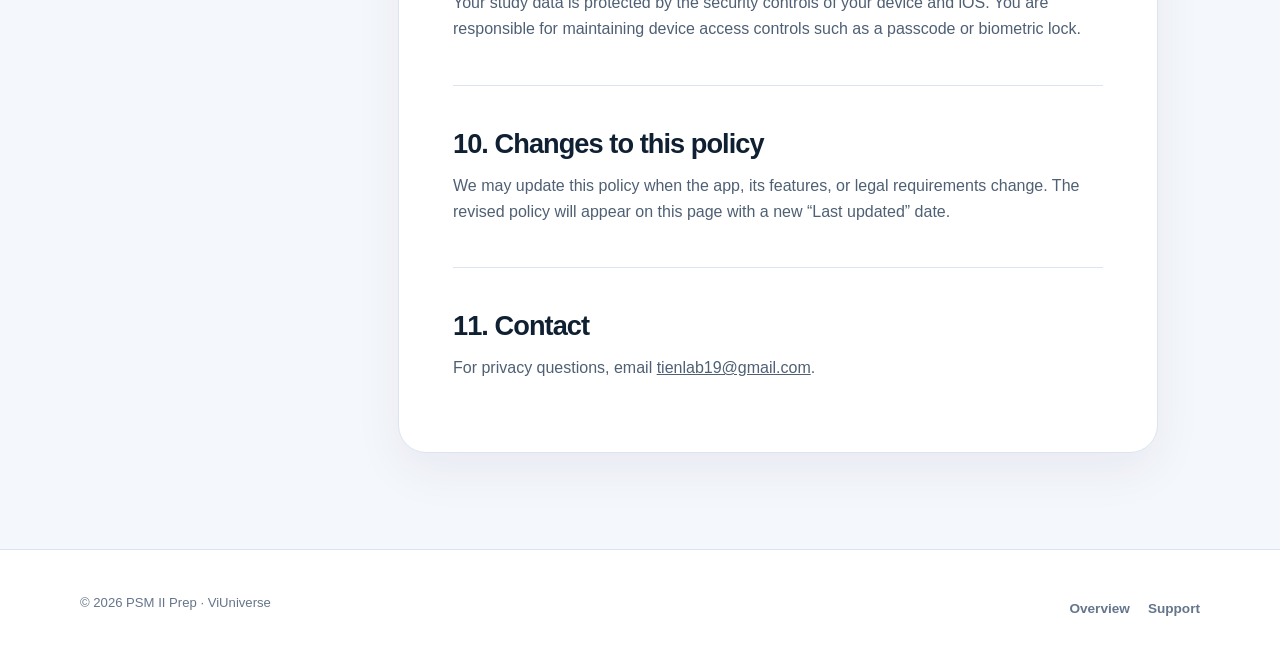
==== commit 38e3304a: "Update privacy policy for Firebase Analytics" ====
--- a/privacy.html
+++ b/privacy.html
@@ -39,11 +39,11 @@
         <p class="eyebrow"><span data-copy="en">Last updated September 25, 2026</span><span data-copy="vi">Cập nhật lần cuối ngày 25 tháng 9 năm 2026</span></p>
         <div data-copy="en">
           <h1>Privacy, in <span>plain language.</span></h1>
-          <p>PSM II Prep works offline and keeps your study data on your device. The app does not collect personal data, analytics, or advertising identifiers.</p>
+          <p>PSM II Prep keeps detailed study data on your device and uses Firebase Analytics for limited app-usage measurement. It does not use advertising identifiers or cross-app tracking.</p>
         </div>
         <div data-copy="vi">
           <h1>Quyền riêng tư, <span>nói rõ ràng.</span></h1>
-          <p>PSM II Prep hoạt động ngoại tuyến và giữ dữ liệu học trên thiết bị. Ứng dụng không thu thập dữ liệu cá nhân, dữ liệu phân tích hay mã định danh quảng cáo.</p>
+          <p>PSM II Prep giữ dữ liệu học chi tiết trên thiết bị và dùng Firebase Analytics để đo lường giới hạn việc sử dụng ứng dụng. Ứng dụng không dùng mã định danh quảng cáo hay theo dõi chéo ứng dụng.</p>
         </div>
       </div>
     </section>
@@ -62,7 +62,7 @@
 
         <article class="legal-document">
           <div data-copy="en">
-            <p class="notice"><strong>Short version:</strong> PSM II Prep has no account system, analytics SDK, advertising SDK, tracking, or server sync. Your study history stays on your device.</p>
+            <p class="notice"><strong>Short version:</strong> PSM II Prep has no account, advertising, IDFA, cross-app tracking, or server sync for study records. It uses Firebase Analytics for limited feature-usage and aggregate performance events.</p>
 
             <section id="scope">
               <h2>1. Scope</h2>
@@ -72,8 +72,9 @@
 
             <section id="collection">
               <h2>2. Data we collect</h2>
-              <p>The app does not collect or transmit personal data. It does not include analytics, advertising, cross-app tracking, or third-party data collection SDKs.</p>
-              <p>We do not receive your answers, scores, study activity, device identifiers, location, contacts, photos, microphone data, or payment information through the app.</p>
+              <p>The app uses Firebase Analytics to record limited events such as screens opened, features and practice modes used, quiz starts and completions, aggregate score and question counts, selected app language, and reminder permission state.</p>
+              <p>Firebase may also process an app instance identifier and technical information such as app version, operating system, device model, language, and general location derived from network information.</p>
+              <p>We do not send Firebase your learner name, planned exam date, selected answers, essay text, question text, contacts, photos, microphone data, payment information, or advertising identifier.</p>
             </section>
 
             <section id="local-data">
@@ -84,30 +85,31 @@
                 <li>Incorrect, skipped, and bookmarked questions.</li>
                 <li>Planned exam date, selected language, and app preferences.</li>
               </ul>
-              <p>This information remains on your device and is not uploaded to us. The app currently does not provide account-based backup or cross-device sync.</p>
+              <p>These detailed study records remain on your device. Analytics may include aggregate results and feature actions, but not your answer content or essay text. The app does not provide account-based backup or cross-device sync.</p>
             </section>
 
             <section>
               <h2>4. Offline operation and network access</h2>
-              <p>The question bank and core study features are included in the app and work offline. The app does not need a ViUniverse server to store or process your progress.</p>
+              <p>The question bank and core study features are included in the app and work offline. Firebase Analytics sends queued usage events when a network connection is available; your detailed study records are not synced to a ViUniverse server.</p>
               <p>If you choose an external link or email action, iOS opens the relevant Apple or third-party service. That service processes information under its own privacy policy.</p>
             </section>
 
             <section id="services">
-              <h2>5. Apple and support services</h2>
+              <h2>5. Firebase, Apple, and support services</h2>
+              <p>Google processes Firebase Analytics data on our behalf under its applicable terms, privacy policy, security measures, and the retention settings configured for the Firebase project.</p>
               <p>Apple may independently process App Store downloads, diagnostics, account, or device information under Apple’s own terms and privacy policy. We do not control Apple’s processing.</p>
               <p>If you email support, we receive the email address, message, and attachments you choose to send. We use that information only to respond, investigate the issue, and improve the app. Do not send sensitive personal or financial information.</p>
             </section>
 
             <section>
               <h2>6. Advertising, analytics, and sales</h2>
-              <p>PSM II Prep contains no advertising and does not use analytics or tracking technologies. We do not sell or rent personal information.</p>
+              <p>PSM II Prep contains no advertising and does not use IDFA or cross-app tracking. Firebase Analytics is used only for product analytics. We do not sell or rent personal information.</p>
             </section>
 
             <section id="choices">
               <h2>7. Your choices and data deletion</h2>
               <p>You control study data directly in the app and on your device. You can use the app’s reset option to remove supported progress data. Deleting the app removes its locally stored data.</p>
-              <p>Because the app does not send study data to us, we cannot recover local progress after it is reset or the app is deleted.</p>
+              <p>Because detailed study records are not synced to us, we cannot recover local progress after it is reset or the app is deleted. Previously collected aggregate analytics may remain under Firebase retention settings and are not connected to an app account.</p>
             </section>
 
             <section>
@@ -132,7 +134,7 @@
           </div>
 
           <div data-copy="vi">
-            <p class="notice"><strong>Tóm tắt:</strong> PSM II Prep không có hệ thống tài khoản, SDK phân tích, SDK quảng cáo, theo dõi hay đồng bộ máy chủ. Lịch sử học ở lại trên thiết bị của bạn.</p>
+            <p class="notice"><strong>Tóm tắt:</strong> PSM II Prep không có tài khoản, quảng cáo, IDFA, theo dõi chéo ứng dụng hay đồng bộ máy chủ cho hồ sơ học. Ứng dụng dùng Firebase Analytics cho sự kiện sử dụng tính năng và kết quả tổng hợp ở mức giới hạn.</p>
 
             <section id="scope-vi">
               <h2>1. Phạm vi</h2>
@@ -142,8 +144,9 @@
 
             <section id="collection-vi">
               <h2>2. Dữ liệu chúng tôi thu thập</h2>
-              <p>Ứng dụng không thu thập hoặc truyền dữ liệu cá nhân. Ứng dụng không chứa công cụ phân tích, quảng cáo, theo dõi chéo ứng dụng hay SDK thu thập dữ liệu của bên thứ ba.</p>
-              <p>Chúng tôi không nhận đáp án, điểm số, hoạt động học, mã định danh thiết bị, vị trí, danh bạ, ảnh, dữ liệu microphone hay thông tin thanh toán của bạn thông qua ứng dụng.</p>
+              <p>Ứng dụng dùng Firebase Analytics để ghi nhận giới hạn các sự kiện như màn hình đã mở, tính năng và chế độ luyện đã dùng, lượt bắt đầu và hoàn thành bài, điểm số và số lượng câu hỏi tổng hợp, ngôn ngữ ứng dụng và trạng thái quyền nhắc lịch.</p>
+              <p>Firebase cũng có thể xử lý mã định danh phiên bản cài đặt và thông tin kỹ thuật như phiên bản ứng dụng, hệ điều hành, mẫu thiết bị, ngôn ngữ và vị trí chung được suy ra từ thông tin mạng.</p>
+              <p>Chúng tôi không gửi cho Firebase tên người học, ngày thi dự kiến, đáp án đã chọn, nội dung tự luận, nội dung câu hỏi, danh bạ, ảnh, dữ liệu microphone, thông tin thanh toán hay mã định danh quảng cáo.</p>
             </section>
 
             <section id="local-data-vi">
@@ -154,30 +157,31 @@
                 <li>Câu sai, câu bỏ qua và câu đã đánh dấu.</li>
                 <li>Ngày thi dự kiến, ngôn ngữ đã chọn và tùy chọn ứng dụng.</li>
               </ul>
-              <p>Thông tin này ở lại trên thiết bị và không được tải lên cho chúng tôi. Ứng dụng hiện không có sao lưu theo tài khoản hoặc đồng bộ giữa các thiết bị.</p>
+              <p>Các hồ sơ học chi tiết này ở lại trên thiết bị. Dữ liệu phân tích có thể gồm kết quả tổng hợp và thao tác tính năng, nhưng không gồm nội dung đáp án hay bài tự luận. Ứng dụng không có sao lưu theo tài khoản hoặc đồng bộ giữa các thiết bị.</p>
             </section>
 
             <section>
               <h2>4. Hoạt động ngoại tuyến và truy cập mạng</h2>
-              <p>Ngân hàng câu hỏi và tính năng học cốt lõi có sẵn trong ứng dụng và hoạt động ngoại tuyến. Ứng dụng không cần máy chủ ViUniverse để lưu hoặc xử lý tiến độ.</p>
+              <p>Ngân hàng câu hỏi và tính năng học cốt lõi có sẵn trong ứng dụng và hoạt động ngoại tuyến. Firebase Analytics gửi các sự kiện sử dụng đã xếp hàng khi có kết nối mạng; hồ sơ học chi tiết không được đồng bộ lên máy chủ ViUniverse.</p>
               <p>Nếu bạn chọn liên kết ngoài hoặc gửi email, iOS sẽ mở dịch vụ Apple hoặc dịch vụ bên thứ ba tương ứng. Dịch vụ đó xử lý thông tin theo chính sách quyền riêng tư riêng.</p>
             </section>
 
             <section id="services-vi">
-              <h2>5. Dịch vụ Apple và hỗ trợ</h2>
+              <h2>5. Dịch vụ Firebase, Apple và hỗ trợ</h2>
+              <p>Google xử lý dữ liệu Firebase Analytics thay mặt chúng tôi theo điều khoản, chính sách quyền riêng tư, biện pháp bảo mật áp dụng và cấu hình lưu trữ của dự án Firebase.</p>
               <p>Apple có thể tự xử lý thông tin tải xuống App Store, chẩn đoán, tài khoản hoặc thiết bị theo điều khoản và chính sách quyền riêng tư của Apple. Chúng tôi không kiểm soát hoạt động xử lý của Apple.</p>
               <p>Nếu bạn gửi email hỗ trợ, chúng tôi nhận địa chỉ email, nội dung và tệp đính kèm do bạn chọn gửi. Chúng tôi chỉ dùng thông tin đó để phản hồi, điều tra vấn đề và cải thiện ứng dụng. Không gửi thông tin cá nhân nhạy cảm hoặc thông tin tài chính.</p>
             </section>
 
             <section>
               <h2>6. Quảng cáo, phân tích và bán dữ liệu</h2>
-              <p>PSM II Prep không chứa quảng cáo và không dùng công nghệ phân tích hay theo dõi. Chúng tôi không bán hoặc cho thuê thông tin cá nhân.</p>
+              <p>PSM II Prep không chứa quảng cáo và không dùng IDFA hay theo dõi chéo ứng dụng. Firebase Analytics chỉ được dùng để phân tích sản phẩm. Chúng tôi không bán hoặc cho thuê thông tin cá nhân.</p>
             </section>
 
             <section id="choices-vi">
               <h2>7. Lựa chọn và xóa dữ liệu</h2>
               <p>Bạn kiểm soát dữ liệu học trực tiếp trong ứng dụng và trên thiết bị. Bạn có thể dùng tùy chọn đặt lại của ứng dụng để xóa dữ liệu tiến độ được hỗ trợ. Xóa ứng dụng sẽ xóa dữ liệu cục bộ của ứng dụng.</p>
-              <p>Vì ứng dụng không gửi dữ liệu học cho chúng tôi, chúng tôi không thể khôi phục tiến độ cục bộ sau khi đặt lại hoặc xóa ứng dụng.</p>
+              <p>Vì hồ sơ học chi tiết không được đồng bộ cho chúng tôi, chúng tôi không thể khôi phục tiến độ cục bộ sau khi đặt lại hoặc xóa ứng dụng. Dữ liệu phân tích tổng hợp đã thu thập trước đó có thể còn lại theo cấu hình lưu trữ Firebase và không được liên kết với tài khoản ứng dụng.</p>
             </section>
 
             <section>
